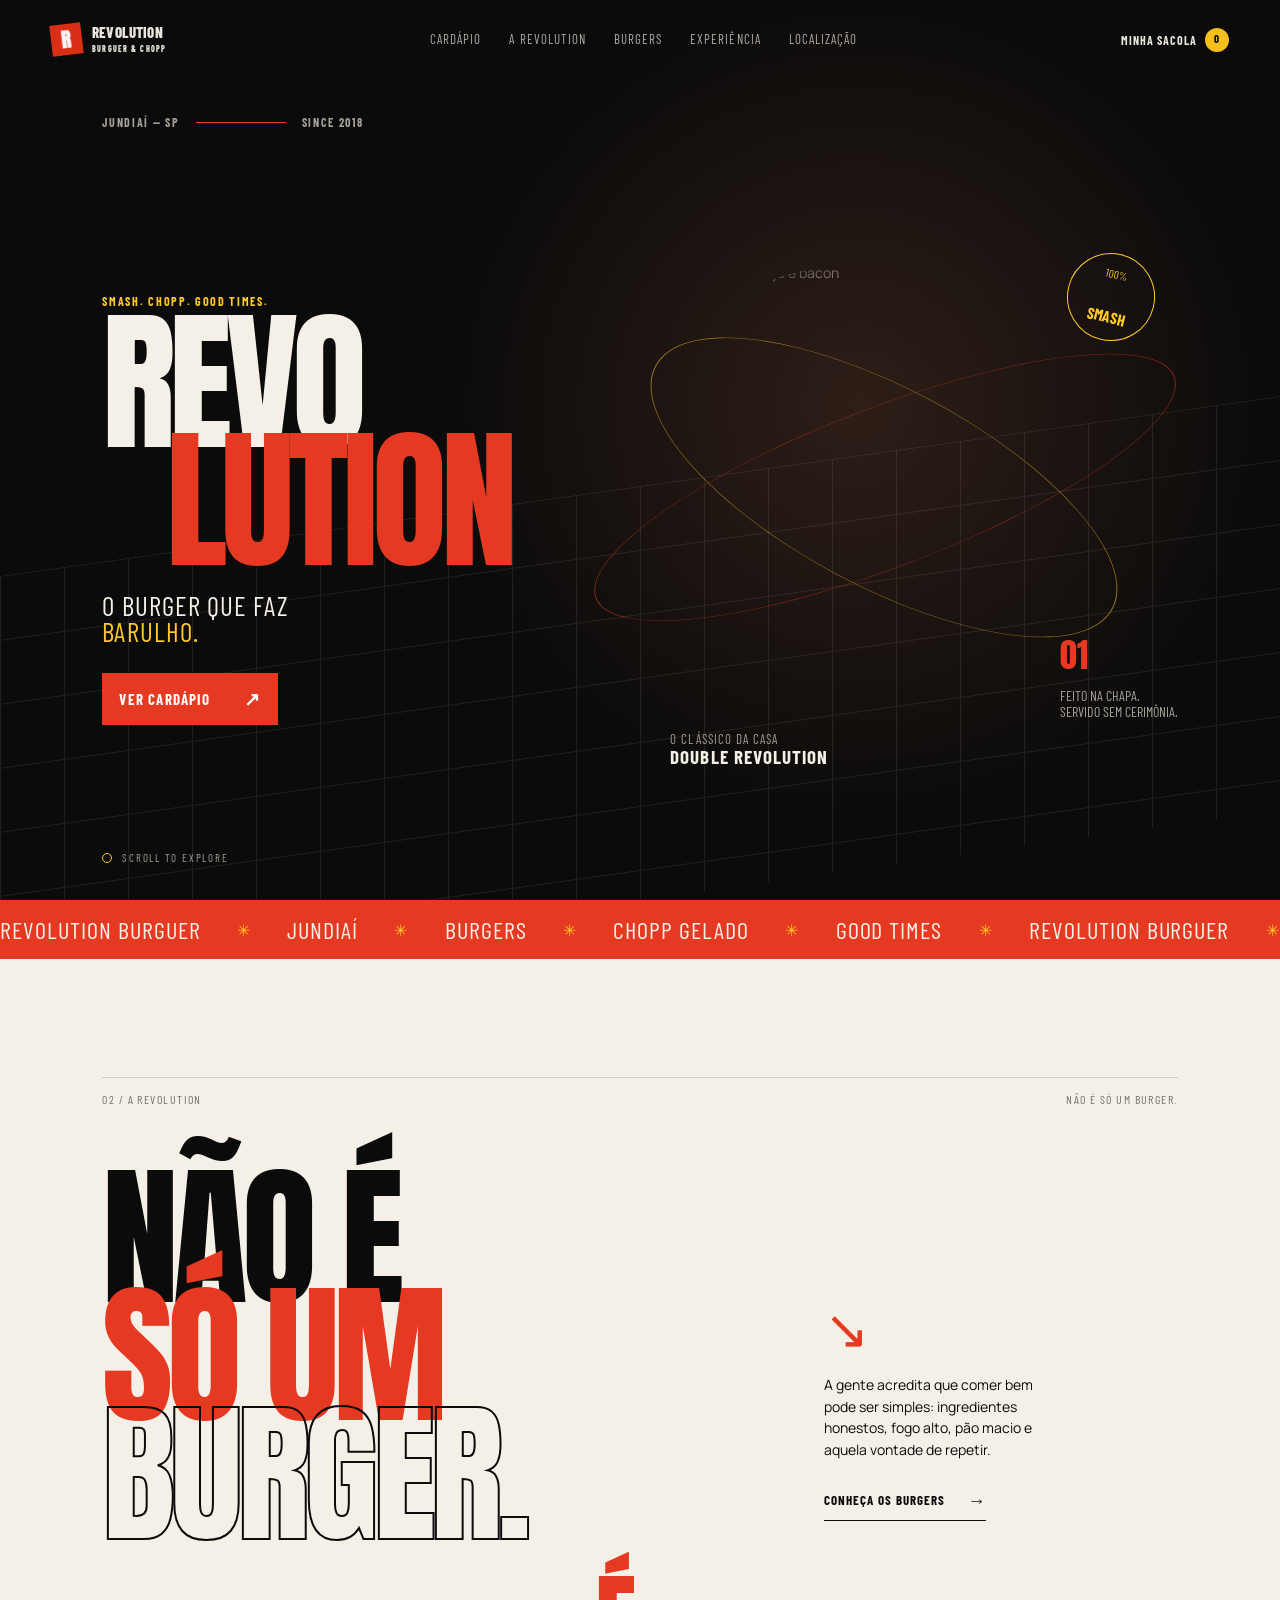
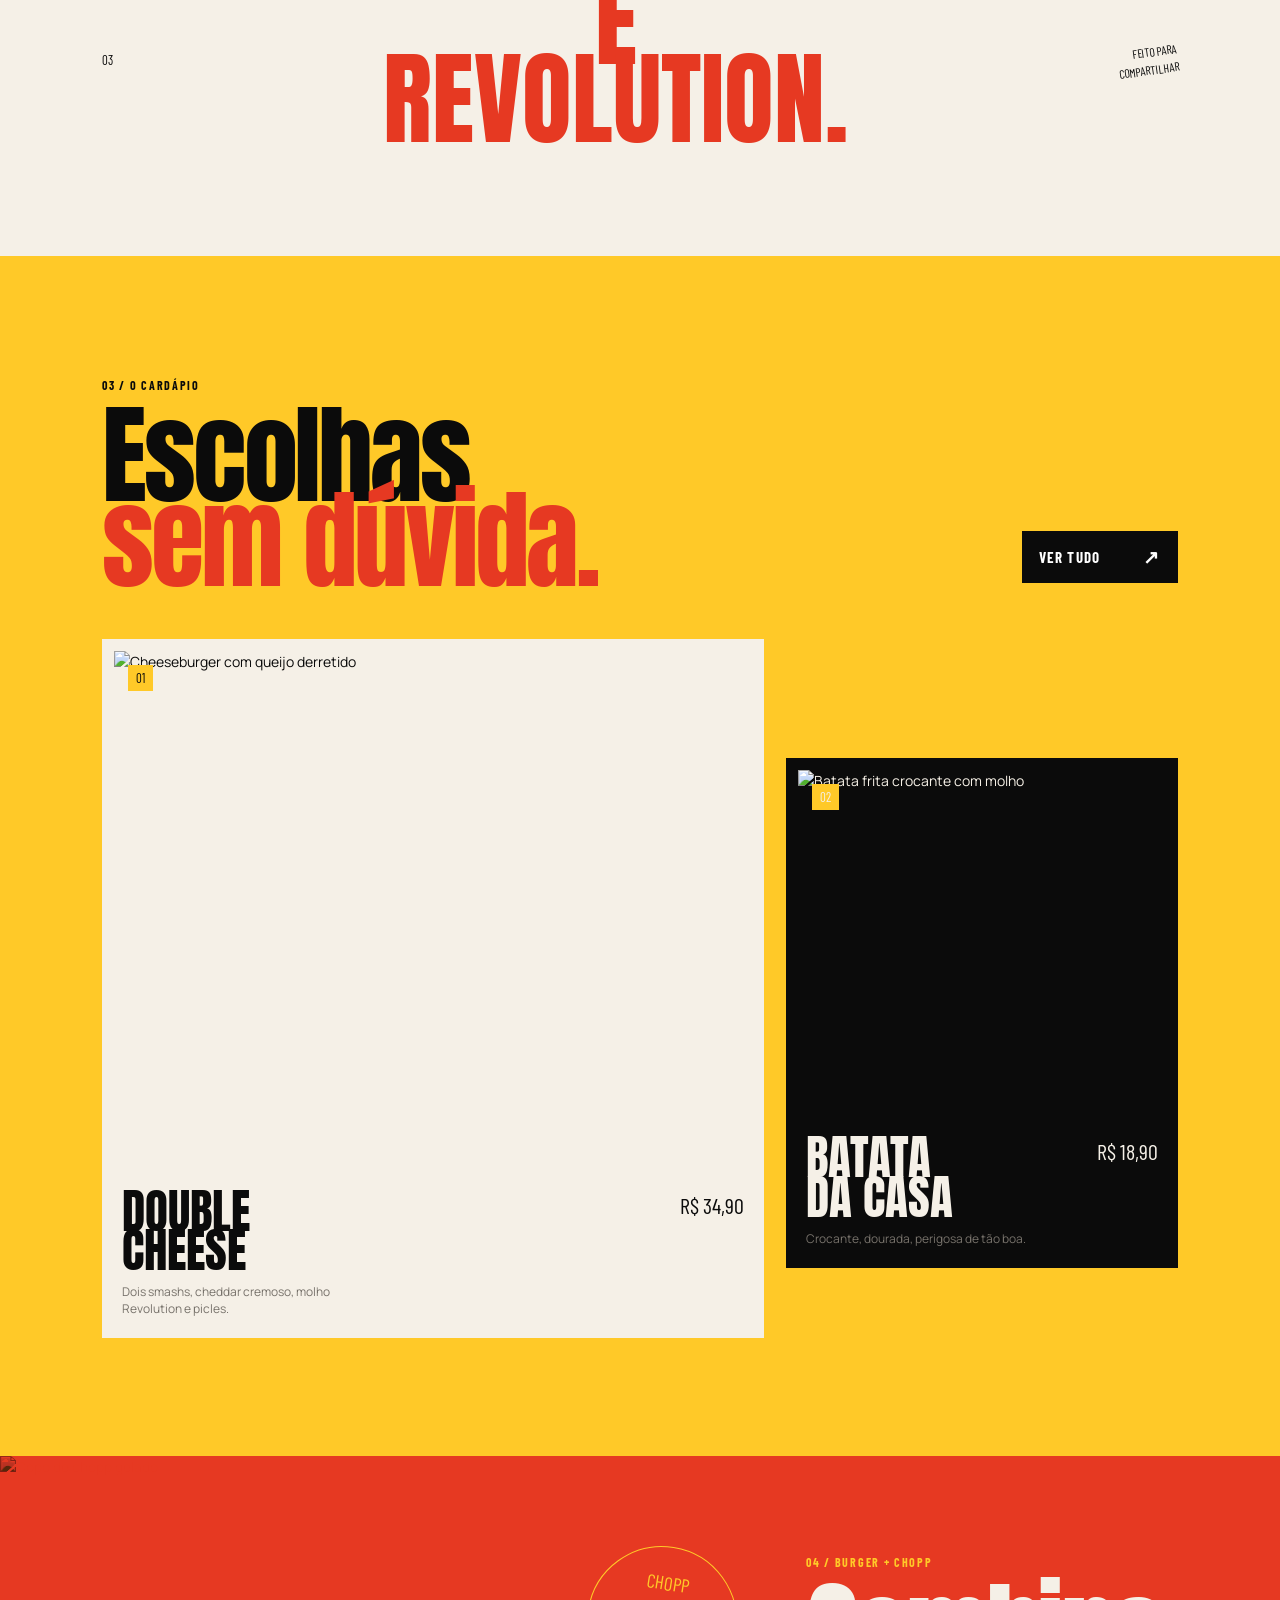
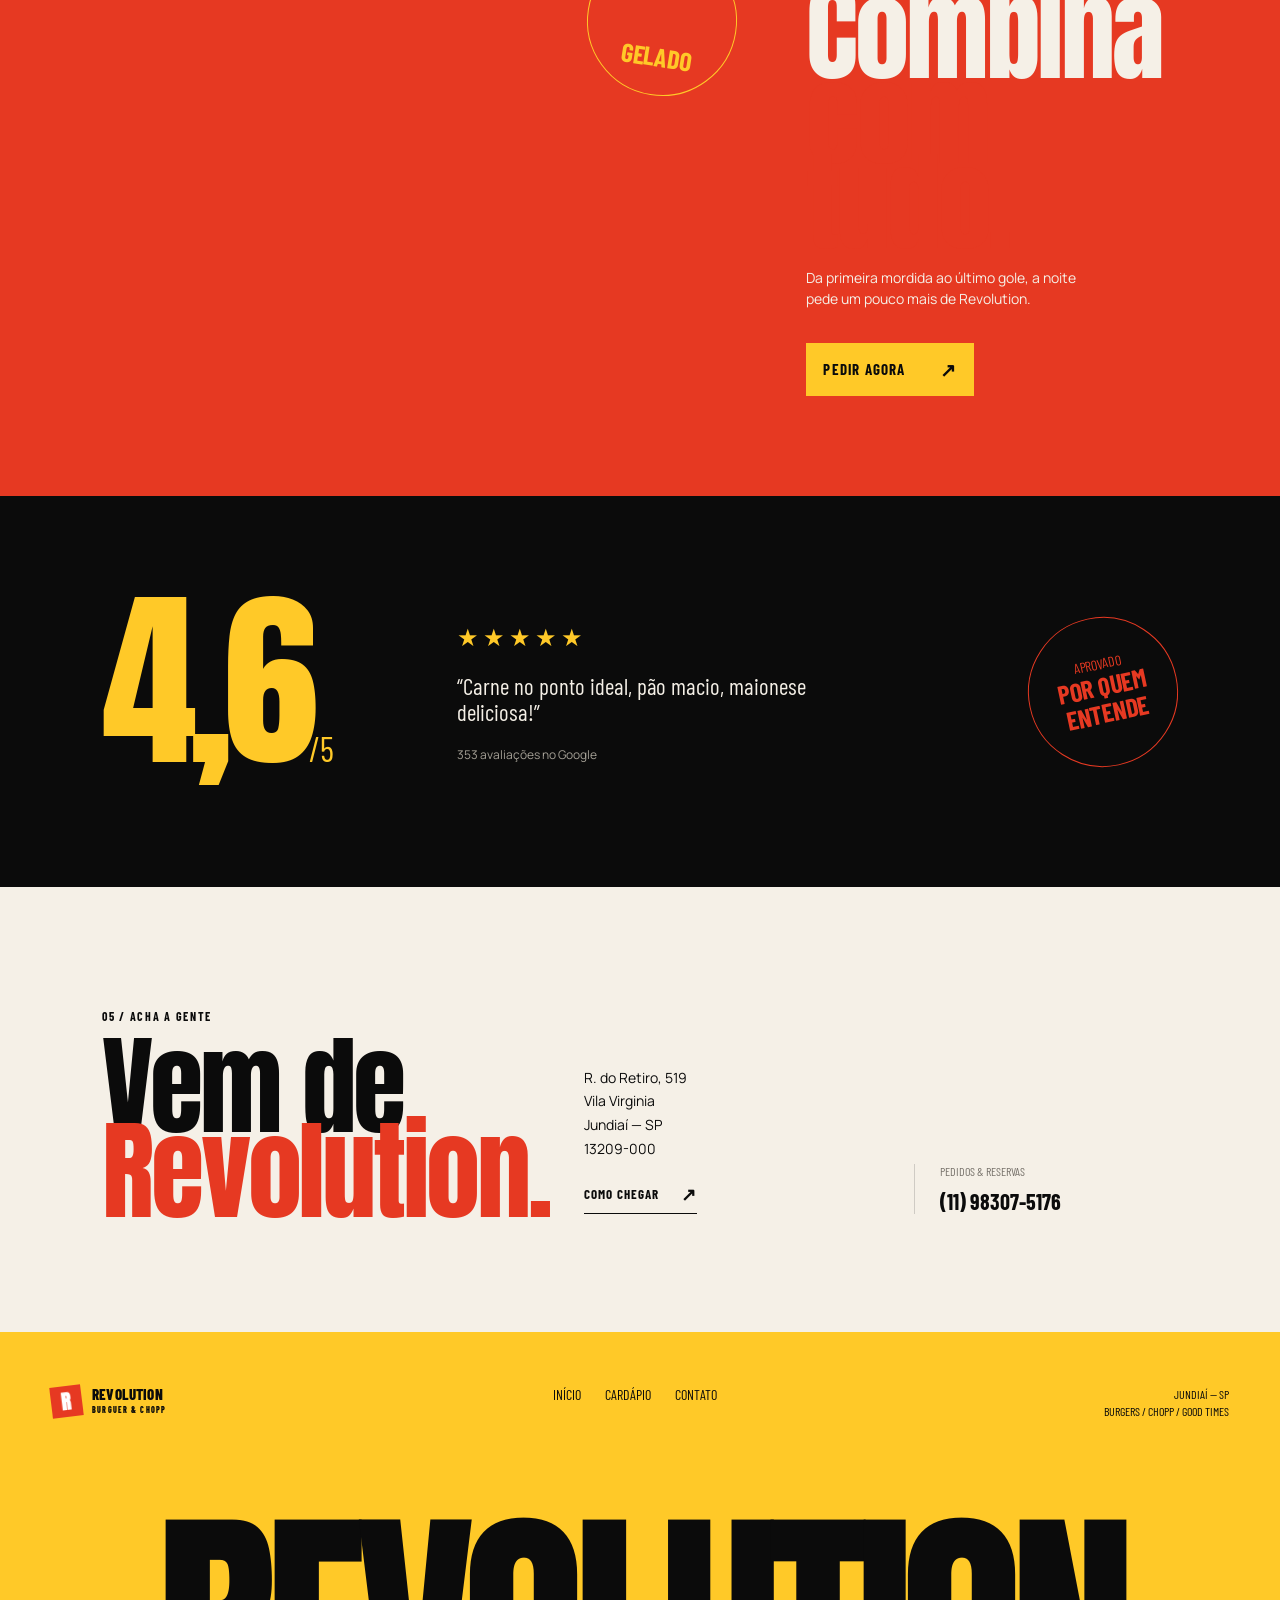
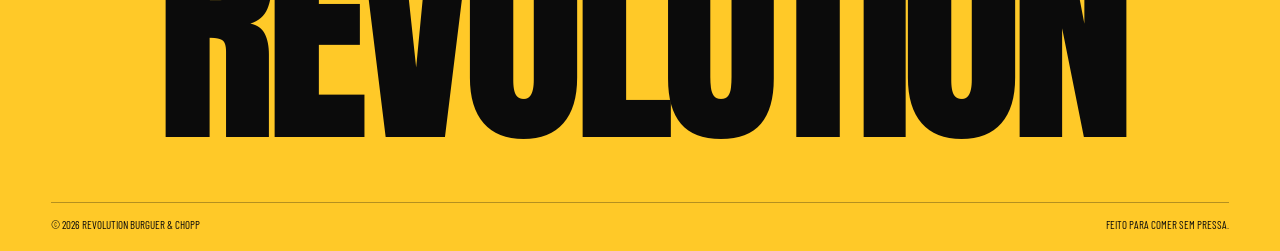
==== index.html @ a56c44a2 "index" ====
<!doctype html>
<html lang="pt-BR">
	<head>
		<meta charset="UTF-8" />
		<meta name="viewport" content="width=device-width, initial-scale=1.0" />
		<meta
			name="description"
			content="Hambúrguer, chopp e uma experiência diferente em Jundiaí. Conheça a Revolution Burguer & Chopp."
		/>
		<title>Revolution Burguer & Chopp | Hamburgueria em Jundiaí</title>
		<link rel="preconnect" href="https://fonts.googleapis.com" />
		<link rel="preconnect" href="https://fonts.gstatic.com" crossorigin />
		<link
			href="https://fonts.googleapis.com/css2?family=Anton&family=Barlow+Condensed:wght@500;600;700;800&family=Manrope:wght@400;500;600;700;800&display=swap"
			rel="stylesheet"
		/>
		<link rel="stylesheet" href="css/style.css" />
	</head>
	<body class="home-page">
		<header class="site-header" data-header>
			<a
				class="brand-lockup"
				href="index.html"
				aria-label="Revolution Burguer, início"
			>
				<span class="brand-mark">R</span>
				<span>REVOLUTION<br /><small>BURGUER & CHOPP</small></span>
			</a>
			<nav class="desktop-nav" aria-label="Navegação principal">
				<a href="cardapio.html">Cardápio</a>
				<a href="#revolution">A Revolution</a>
				<a href="#burgers">Burgers</a>
				<a href="#experiencia">Experiência</a>
				<a href="#localizacao">Localização</a>
			</nav>
			<a class="header-cart" href="cardapio.html" data-cart-link
				>Minha sacola <b data-cart-count>0</b></a
			>
		</header>

		<main>
			<section class="hero" aria-labelledby="hero-title">
				<div class="hero-grid-mark" aria-hidden="true"></div>
				<div class="hero-kicker">
					<span class="eyebrow">Jundiaí — SP</span
					><span class="hero-line"></span
					><span class="eyebrow">Since 2018</span>
				</div>
				<div class="hero-copy">
					<p class="eyebrow hero-overline">Smash. Chopp. Good times.</p>
					<h1 id="hero-title">
						<span>REVO</span><span class="hero-title-accent">LUTION</span>
					</h1>
					<p class="hero-subtitle">O burger que faz<br /><em>barulho.</em></p>
					<a class="button button-red" href="cardapio.html"
						>Ver cardápio <span>↗</span></a
					>
				</div>
				<div class="hero-product">
					<div class="product-stamp">100%<br /><strong>SMASH</strong></div>
					<div class="hero-burger-wrap">
						<div class="burst burst-one"></div>
						<div class="burst burst-two"></div>
						<img
							class="hero-burger"
							src="https://images.unsplash.com/photo-1568901346375-23c9450c58cd?auto=format&fit=crop&w=1200&q=88"
							alt="Hambúrguer artesanal com queijo e bacon"
						/>
					</div>
					<p class="hero-caption">
						O clássico da casa<br /><strong>Double Revolution</strong>
					</p>
				</div>
				<div class="hero-side-note">
					<span>01</span> Feito na chapa.<br />Servido sem cerimônia.
				</div>
				<div class="scroll-cue"><span></span> Scroll to explore</div>
			</section>

			<div class="marquee" aria-label="Revolution Burguer e Chopp">
				<div class="marquee-track">
					<span>REVOLUTION BURGUER</span><i>✳</i><span>JUNDIAÍ</span><i>✳</i
					><span>BURGERS</span><i>✳</i><span>CHOPP GELADO</span><i>✳</i
					><span>GOOD TIMES</span><i>✳</i><span>REVOLUTION BURGUER</span
					><i>✳</i>
				</div>
			</div>

			<section class="manifesto section-pad" id="revolution">
				<div class="section-meta">
					<span>02 / A REVOLUTION</span><span>Não é só um burger.</span>
				</div>
				<div class="manifesto-layout">
					<div class="manifesto-word">
						NÃO É<br /><span>SÓ UM</span><br /><strong>BURGER.</strong>
					</div>
					<div class="manifesto-note">
						<span class="arrow-mark">↘</span>
						<p>
							A gente acredita que comer bem pode ser simples: ingredientes
							honestos, fogo alto, pão macio e aquela vontade de repetir.
						</p>
						<a href="#burgers" class="text-link"
							>Conheça os burgers <span>→</span></a
						>
					</div>
				</div>
				<div class="manifesto-footer">
					<span>03</span><strong>É<br />REVOLUTION.</strong
					><span class="scribble">feito para<br />compartilhar</span>
				</div>
			</section>

			<section class="featured section-pad" id="burgers">
				<div class="section-heading">
					<div>
						<span class="eyebrow">03 / O CARDÁPIO</span>
						<h2>Escolhas<br /><em>sem dúvida.</em></h2>
					</div>
					<a href="cardapio.html" class="button button-dark"
						>Ver tudo <span>↗</span></a
					>
				</div>
				<div class="featured-grid">
					<article class="feature-card feature-card-large">
						<div class="feature-image">
							<img
								src="https://images.unsplash.com/photo-1553979459-d2229ba7433b?auto=format&fit=crop&w=1400&q=88"
								alt="Cheeseburger com queijo derretido"
								loading="lazy"
							/><span class="feature-index">01</span>
						</div>
						<div class="feature-info">
							<div>
								<h3>Double<br />Cheese</h3>
								<p>Dois smashs, cheddar cremoso, molho Revolution e picles.</p>
							</div>
							<strong>R$ 34,90</strong>
						</div>
					</article>
					<article class="feature-card feature-card-dark">
						<div class="feature-image">
							<img
								src="https://images.unsplash.com/photo-1572449043416-55f4685c9bb7?auto=format&fit=crop&w=1000&q=88"
								alt="Batata frita crocante com molho"
								loading="lazy"
							/><span class="feature-index">02</span>
						</div>
						<div class="feature-info">
							<div>
								<h3>Batata<br />da casa</h3>
								<p>Crocante, dourada, perigosa de tão boa.</p>
							</div>
							<strong>R$ 18,90</strong>
						</div>
					</article>
				</div>
			</section>

			<section class="beer-section" id="experiencia">
				<div class="beer-image">
					<img
						src="https://images.unsplash.com/photo-1575367439058-6096bb9cf5e2?auto=format&fit=crop&w=1800&q=88"
						alt="Copo de chopp gelado"
						loading="lazy"
					/><span class="beer-circle">CHOPP<br /><strong>GELADO</strong></span>
				</div>
				<div class="beer-copy">
					<span class="eyebrow">04 / BURGER + CHOPP</span>
					<h2>Combina<br /><em>com tudo.</em></h2>
					<p>
						Da primeira mordida ao último gole, a noite pede um pouco mais de
						Revolution.
					</p>
					<a href="cardapio.html" class="button button-yellow"
						>Pedir agora <span>↗</span></a
					>
				</div>
			</section>

			<section class="social-proof section-pad">
				<div class="rating-big">4,6<span>/5</span></div>
				<div class="rating-copy">
					<div class="stars">★★★★★</div>
					<p>“Carne no ponto ideal, pão macio, maionese deliciosa!”</p>
					<small>353 avaliações no Google</small>
				</div>
				<div class="rating-seal">
					Aprovado<br /><strong>por quem<br />entende</strong>
				</div>
			</section>

			<section class="location section-pad" id="localizacao">
				<div>
					<span class="eyebrow">05 / ACHA A GENTE</span>
					<h2>Vem de<br /><em>Revolution.</em></h2>
				</div>
				<div class="location-details">
					<p>
						R. do Retiro, 519<br />Vila Virginia<br />Jundiaí — SP<br />13209-000
					</p>
					<a
						href="https://www.google.com/maps/search/?api=1&query=R.+do+Retiro,+519,+Jundia%C3%AD+-+SP"
						target="_blank"
						rel="noreferrer"
						class="text-link"
						>Como chegar <span>↗</span></a
					>
				</div>
				<div class="location-phone">
					<span>Pedidos & reservas</span
					><a href="tel:+5511983075176">(11) 98307-5176</a>
				</div>
			</section>
		</main>
		<footer class="site-footer">
			<div class="footer-top">
				<div class="brand-lockup">
					<span class="brand-mark">R</span
					><span>REVOLUTION<br /><small>BURGUER & CHOPP</small></span>
				</div>
				<div class="footer-links">
					<a href="index.html">Início</a><a href="cardapio.html">Cardápio</a
					><a href="#localizacao">Contato</a>
				</div>
				<span class="footer-place"
					>Jundiaí — SP<br />Burgers / Chopp / Good times</span
				>
			</div>
			<div class="footer-big">REVOLUTION</div>
			<div class="footer-bottom">
				<span>© 2026 Revolution Burguer & Chopp</span
				><span>Feito para comer sem pressa.</span>
			</div>
		</footer>
		<script type="module" src="js/main.js"></script>
	</body>
</html>
---- css/style.css ----
:root {
	--ink: #0b0b0b;
	--paper: #f5f0e7;
	--white: #fff;
	--red: #e63922;
	--yellow: #ffc928;
	--muted: #a5a096;
	--line: rgba(11, 11, 11, 0.16);
	--display: 'Anton', 'Arial Narrow', sans-serif;
	--condensed: 'Barlow Condensed', sans-serif;
	--body: 'Manrope', Arial, sans-serif;
	--ease: cubic-bezier(0.2, 0.8, 0.2, 1);
}
* {
	box-sizing: border-box;
}
html {
	scroll-behavior: smooth;
}
body {
	margin: 0;
	background: var(--paper);
	color: var(--ink);
	font-family: var(--body);
	font-size: 14px;
	line-height: 1.5;
}
body:has(.cart-drawer.is-open),
body:has(.product-modal.is-open),
body:has(.checkout-overlay:not([hidden])) {
	overflow: hidden;
}
a {
	color: inherit;
	text-decoration: none;
}
button,
input,
textarea {
	font: inherit;
}
button {
	cursor: pointer;
	border: 0;
}
.eyebrow {
	font-family: var(--condensed);
	font-size: 12px;
	line-height: 1;
	text-transform: uppercase;
	letter-spacing: 0.14em;
	font-weight: 700;
}
.brand-lockup {
	display: flex;
	align-items: center;
	gap: 10px;
	font-family: var(--condensed);
	font-size: 15px;
	font-weight: 800;
	line-height: 0.9;
	letter-spacing: 0.01em;
}
.brand-lockup small {
	font-size: 8px;
	letter-spacing: 0.14em;
}
.brand-mark {
	display: grid;
	place-items: center;
	width: 31px;
	height: 31px;
	background: var(--red);
	color: var(--white);
	font-family: var(--display);
	font-size: 20px;
	transform: rotate(-7deg);
}
.site-header {
	position: fixed;
	z-index: 20;
	top: 0;
	left: 0;
	right: 0;
	display: flex;
	align-items: center;
	justify-content: space-between;
	padding: 24px 4vw;
	color: var(--paper);
	mix-blend-mode: difference;
	transition: 0.35s var(--ease);
}
.site-header.is-scrolled {
	padding-block: 14px;
	background: rgba(11, 11, 11, 0.9);
	mix-blend-mode: normal;
}
.desktop-nav {
	display: flex;
	gap: 28px;
	font-family: var(--condensed);
	font-size: 13px;
	text-transform: uppercase;
	letter-spacing: 0.08em;
}
.desktop-nav a {
	opacity: 0.75;
	transition: 0.25s;
}
.desktop-nav a:hover {
	opacity: 1;
	color: var(--yellow);
}
.header-cart {
	display: flex;
	align-items: center;
	gap: 8px;
	padding: 0;
	background: none;
	color: inherit;
	font-family: var(--condensed);
	font-weight: 700;
	text-transform: uppercase;
	letter-spacing: 0.08em;
	font-size: 12px;
}
.header-cart b {
	display: grid;
	place-items: center;
	min-width: 24px;
	height: 24px;
	padding-inline: 6px;
	background: var(--yellow);
	color: var(--ink);
	border-radius: 50%;
	font-size: 11px;
}
.button {
	display: inline-flex;
	align-items: center;
	justify-content: space-between;
	gap: 34px;
	min-width: 156px;
	padding: 15px 17px;
	color: var(--white);
	font-family: var(--condensed);
	font-size: 15px;
	text-transform: uppercase;
	letter-spacing: 0.08em;
	font-weight: 700;
	transition:
		transform 0.25s var(--ease),
		background 0.25s;
}
.button span {
	font-size: 19px;
	line-height: 1;
}
.button:hover {
	transform: translateY(-3px);
}
.button-red {
	background: var(--red);
}
.button-red:hover {
	background: #ba2817;
}
.button-dark {
	background: var(--ink);
}
.button-yellow {
	background: var(--yellow);
	color: var(--ink);
}
.section-pad {
	padding: 118px 8vw;
}
.hero {
	position: relative;
	min-height: 780px;
	height: 100vh;
	max-height: 940px;
	overflow: hidden;
	background: var(--ink);
	color: var(--paper);
	display: grid;
	grid-template-columns: 1fr 1.2fr;
	align-items: center;
	padding: 100px 8vw 50px;
}
.hero:before {
	content: '';
	position: absolute;
	inset: 0;
	background: radial-gradient(circle at 67% 45%, #322019 0, #0b0b0b 42%);
	opacity: 0.9;
}
.hero-grid-mark {
	position: absolute;
	inset: auto 0 0;
	height: 46%;
	opacity: 0.09;
	background-image:
		linear-gradient(90deg, var(--paper) 1px, transparent 1px),
		linear-gradient(var(--paper) 1px, transparent 1px);
	background-size: 64px 64px;
	transform: skewY(-8deg);
	transform-origin: bottom;
}
.hero-kicker {
	position: absolute;
	top: 116px;
	left: 8vw;
	right: 8vw;
	display: flex;
	gap: 16px;
	align-items: center;
	color: var(--muted);
}
.hero-line {
	width: 90px;
	height: 1px;
	background: var(--red);
}
.hero-copy,
.hero-product,
.hero-side-note,
.scroll-cue {
	position: relative;
	z-index: 1;
}
.hero-copy {
	align-self: center;
	padding-top: 70px;
}
.hero-overline {
	color: var(--yellow);
	margin: 0 0 16px;
}
.hero h1 {
	margin: 0;
	font: normal 12vw/0.77 var(--display);
	letter-spacing: -0.04em;
}
.hero h1 span {
	display: block;
}
.hero-title-accent {
	color: var(--red);
	margin-left: 5vw;
}
.hero-subtitle {
	font-family: var(--condensed);
	font-size: clamp(20px, 2.1vw, 30px);
	line-height: 0.95;
	text-transform: uppercase;
	margin: 34px 0 28px;
	letter-spacing: 0.04em;
}
.hero-subtitle em {
	color: var(--yellow);
	font-style: normal;
}
.hero-product {
	align-self: center;
	justify-self: center;
	width: min(44vw, 640px);
	margin-top: 60px;
}
.hero-burger-wrap {
	position: relative;
	aspect-ratio: 1.15/1;
}
.hero-burger {
	position: absolute;
	inset: 4% -9% -8%;
	width: 118%;
	height: 118%;
	object-fit: cover;
	object-position: center;
	border-radius: 50%;
	mix-blend-mode: screen;
	filter: saturate(1.15) contrast(1.1);
	mask-image: radial-gradient(circle, #000 53%, transparent 71%);
	-webkit-mask-image: radial-gradient(circle, #000 53%, transparent 71%);
}
.burst {
	position: absolute;
	border: 1px solid var(--yellow);
	border-radius: 50%;
	opacity: 0.55;
}
.burst-one {
	inset: 5% 4%;
	transform: rotate(28deg) scaleY(0.45);
}
.burst-two {
	inset: 14% -5%;
	transform: rotate(-21deg) scaleY(0.45);
	border-color: var(--red);
}
.product-stamp {
	position: absolute;
	z-index: 2;
	right: 2%;
	top: 2%;
	display: grid;
	place-items: center;
	width: 88px;
	height: 88px;
	border: 1px solid var(--yellow);
	border-radius: 50%;
	color: var(--yellow);
	font: 11px/0.9 var(--condensed);
	text-align: center;
	transform: rotate(14deg);
}
.product-stamp strong {
	font-size: 16px;
}
.hero-caption {
	font: 13px/1.1 var(--condensed);
	text-transform: uppercase;
	letter-spacing: 0.08em;
	margin: 0 0 0 12%;
	color: var(--muted);
}
.hero-caption strong {
	color: var(--paper);
	font-size: 19px;
}
.hero-side-note {
	position: absolute;
	right: 8vw;
	bottom: 20%;
	color: var(--muted);
	font: 14px/1.15 var(--condensed);
	text-transform: uppercase;
}
.hero-side-note span {
	display: block;
	color: var(--red);
	font: 34px var(--display);
	margin-bottom: 8px;
}
.scroll-cue {
	position: absolute;
	bottom: 36px;
	left: 8vw;
	color: var(--muted);
	font: 11px var(--condensed);
	text-transform: uppercase;
	letter-spacing: 0.16em;
	display: flex;
	align-items: center;
	gap: 10px;
}
.scroll-cue span {
	display: block;
	width: 10px;
	height: 10px;
	border: 1px solid var(--yellow);
	border-radius: 50%;
}
.marquee {
	overflow: hidden;
	background: var(--red);
	color: var(--paper);
	padding: 15px 0;
	white-space: nowrap;
}
.marquee-track {
	display: flex;
	align-items: center;
	justify-content: space-around;
	gap: 36px;
	animation: marquee 26s linear infinite;
	font: 24px var(--condensed);
	text-transform: uppercase;
	letter-spacing: 0.04em;
}
.marquee i {
	font-style: normal;
	color: var(--yellow);
	font-size: 16px;
}
@keyframes marquee {
	to {
		transform: translateX(-33%);
	}
}
.section-meta {
	display: flex;
	justify-content: space-between;
	border-top: 1px solid var(--line);
	padding-top: 14px;
	color: #77726b;
	font: 12px var(--condensed);
	text-transform: uppercase;
	letter-spacing: 0.12em;
}
.manifesto {
	background: var(--paper);
}
.manifesto-layout {
	display: grid;
	grid-template-columns: 1.3fr 0.7fr;
	gap: 5vw;
	align-items: end;
	padding: 72px 0 50px;
}
.manifesto-word {
	font: normal clamp(80px, 12vw, 184px)/0.77 var(--display);
	letter-spacing: -0.04em;
}
.manifesto-word span {
	color: var(--red);
}
.manifesto-word strong {
	font-weight: 400;
	-webkit-text-stroke: 2px var(--ink);
	color: transparent;
}
.manifesto-note {
	max-width: 220px;
	padding-bottom: 12px;
}
.arrow-mark {
	display: block;
	color: var(--red);
	font-size: 54px;
	line-height: 1;
	margin-bottom: 20px;
}
.manifesto-note p {
	font-size: 14px;
	line-height: 1.55;
	margin: 0 0 28px;
}
.text-link {
	display: inline-flex;
	gap: 22px;
	align-items: center;
	border-bottom: 1px solid var(--ink);
	padding-bottom: 8px;
	font: 700 13px var(--condensed);
	text-transform: uppercase;
	letter-spacing: 0.08em;
}
.text-link span {
	font-size: 18px;
}
.manifesto-footer {
	display: flex;
	align-items: center;
	justify-content: space-between;
	color: var(--red);
	font-family: var(--condensed);
	text-transform: uppercase;
}
.manifesto-footer > span:first-child {
	color: var(--ink);
	font-size: 13px;
}
.manifesto-footer strong {
	font: normal clamp(54px, 8vw, 120px)/0.76 var(--display);
	text-align: center;
}
.scribble {
	color: var(--ink);
	font-size: 12px;
	transform: rotate(-8deg);
	text-align: right;
}
.featured {
	background: var(--yellow);
}
.section-heading {
	display: flex;
	justify-content: space-between;
	align-items: end;
	margin-bottom: 56px;
}
.section-heading h2,
.beer-copy h2,
.location h2 {
	font: normal clamp(66px, 8.5vw, 130px)/0.78 var(--display);
	letter-spacing: -0.03em;
	margin: 18px 0 0;
}
.section-heading h2 em,
.beer-copy h2 em,
.location h2 em,
.menu-intro h1 em,
.checkout-card h2 em {
	color: var(--red);
	font-style: normal;
}
.featured-grid {
	display: grid;
	grid-template-columns: 1.35fr 0.8fr;
	gap: 22px;
	align-items: end;
}
.feature-card {
	background: var(--paper);
	padding: 12px;
}
.feature-card-dark {
	background: var(--ink);
	color: var(--paper);
	margin-bottom: 70px;
}
.feature-image {
	position: relative;
	overflow: hidden;
	aspect-ratio: 1.22/1;
}
.feature-card-dark .feature-image {
	aspect-ratio: 1.05/1;
}
.feature-image img {
	width: 100%;
	height: 100%;
	object-fit: cover;
	transition: transform 0.6s var(--ease);
	filter: saturate(1.1);
}
.feature-card:hover img {
	transform: scale(1.05);
}
.feature-index {
	position: absolute;
	top: 14px;
	left: 14px;
	background: var(--yellow);
	padding: 5px 8px;
	font: 13px var(--condensed);
}
.feature-info {
	display: flex;
	justify-content: space-between;
	gap: 20px;
	padding: 18px 8px 8px;
}
.feature-info h3 {
	font: normal 47px/0.85 var(--display);
	margin: 0;
	text-transform: uppercase;
}
.feature-info p {
	max-width: 240px;
	margin: 13px 0 0;
	color: #77726b;
	font-size: 12px;
	line-height: 1.4;
}
.feature-info strong {
	white-space: nowrap;
	font: 22px var(--condensed);
}
.beer-section {
	display: grid;
	grid-template-columns: 1.2fr 0.8fr;
	min-height: 640px;
	background: var(--red);
	color: var(--paper);
}
.beer-image {
	position: relative;
	min-height: 540px;
	overflow: hidden;
}
.beer-image:after {
	content: '';
	position: absolute;
	inset: 0;
	background: linear-gradient(90deg, transparent 65%, var(--red));
}
.beer-image img {
	width: 100%;
	height: 100%;
	object-fit: cover;
	filter: saturate(0.8) contrast(1.1);
	mix-blend-mode: multiply;
}
.beer-circle {
	position: absolute;
	z-index: 1;
	right: 4%;
	top: 14%;
	display: grid;
	place-items: center;
	width: 150px;
	height: 150px;
	border: 1px solid var(--yellow);
	border-radius: 50%;
	color: var(--yellow);
	font: 19px/0.9 var(--condensed);
	text-align: center;
	transform: rotate(9deg);
}
.beer-circle strong {
	font-size: 26px;
}
.beer-copy {
	display: flex;
	flex-direction: column;
	align-items: flex-start;
	justify-content: center;
	padding: 80px 8vw 80px 3vw;
}
.beer-copy .eyebrow {
	color: var(--yellow);
}
.beer-copy h2 {
	margin: 22px 0;
}
.beer-copy p {
	max-width: 270px;
	margin: 0 0 34px;
	font-size: 14px;
}
.social-proof {
	display: grid;
	grid-template-columns: 1fr 1.4fr 0.8fr;
	align-items: center;
	background: var(--ink);
	color: var(--paper);
	gap: 50px;
}
.rating-big {
	font: normal clamp(100px, 15vw, 220px)/0.7 var(--display);
	color: var(--yellow);
	letter-spacing: -0.05em;
}
.rating-big span {
	font: 34px var(--condensed);
	letter-spacing: 0;
}
.stars {
	color: var(--yellow);
	font-size: 24px;
	letter-spacing: 4px;
}
.rating-copy p {
	max-width: 400px;
	font: 23px/1.15 var(--condensed);
	margin: 18px 0;
}
.rating-copy small {
	color: var(--muted);
	font-size: 12px;
}
.rating-seal {
	justify-self: end;
	border: 1px solid var(--red);
	border-radius: 50%;
	width: 150px;
	height: 150px;
	display: grid;
	place-content: center;
	text-align: center;
	color: var(--red);
	font: 14px/1.05 var(--condensed);
	text-transform: uppercase;
	transform: rotate(-12deg);
}
.rating-seal strong {
	font-size: 26px;
}
.location {
	display: grid;
	grid-template-columns: 1.2fr 0.8fr 0.7fr;
	align-items: end;
	gap: 30px;
}
.location h2 {
	margin-bottom: 0;
}
.location-details p {
	line-height: 1.7;
	margin: 0 0 22px;
}
.location-phone {
	border-left: 1px solid var(--line);
	padding-left: 25px;
	display: flex;
	flex-direction: column;
	gap: 10px;
}
.location-phone span {
	font: 12px var(--condensed);
	text-transform: uppercase;
	color: #77726b;
}
.location-phone a {
	font: 22px var(--condensed);
	font-weight: 700;
}
.site-footer {
	background: var(--yellow);
	padding: 54px 4vw 20px;
	overflow: hidden;
}
.footer-top {
	display: flex;
	justify-content: space-between;
	align-items: start;
}
.footer-links {
	display: flex;
	gap: 24px;
	font: 14px var(--condensed);
	text-transform: uppercase;
}
.footer-place {
	font: 12px/1.4 var(--condensed);
	text-transform: uppercase;
	text-align: right;
}
.footer-big {
	font: normal 19.8vw/0.8 var(--display);
	letter-spacing: -0.05em;
	text-align: center;
	margin: 110px 0 70px;
}
.footer-bottom {
	display: flex;
	justify-content: space-between;
	border-top: 1px solid rgba(11, 11, 11, 0.3);
	padding-top: 15px;
	font: 11px var(--condensed);
	text-transform: uppercase;
}
.menu-page {
	background: var(--paper);
}
.menu-page .site-header {
	color: var(--ink);
	mix-blend-mode: normal;
	background: var(--paper);
	border-bottom: 1px solid var(--line);
}
.menu-page .site-header.is-scrolled {
	background: var(--paper);
	color: var(--ink);
}
.menu-header-label {
	font: 12px var(--condensed);
	text-transform: uppercase;
	letter-spacing: 0.12em;
	color: #77726b;
}
.menu-main {
	padding: 140px 8vw 90px;
}
.menu-intro {
	padding: 20px 0 85px;
	border-bottom: 1px solid var(--line);
	display: grid;
	grid-template-columns: 1fr 1fr;
	align-items: end;
}
.menu-intro h1 {
	font: normal clamp(94px, 14vw, 220px)/0.76 var(--display);
	letter-spacing: -0.05em;
	margin: 20px 0 0;
}
.menu-intro-bottom {
	justify-self: end;
	width: 70%;
	display: flex;
	align-items: end;
	justify-content: space-between;
}
.menu-intro-bottom p {
	font-size: 14px;
	line-height: 1.5;
}
.menu-doodle {
	font: normal 24px/0.85 var(--display);
	color: var(--red);
	transform: rotate(10deg);
	text-align: center;
}
.menu-doodle span {
	display: block;
	font: 40px var(--body);
	color: var(--ink);
	margin-top: 10px;
}
.menu-controls {
	display: flex;
	align-items: center;
	justify-content: space-between;
	gap: 30px;
	padding: 27px 0;
	border-bottom: 1px solid var(--line);
}
.category-tabs {
	display: flex;
	gap: 22px;
	overflow: auto;
	scrollbar-width: none;
}
.category-tab {
	white-space: nowrap;
	background: none;
	padding: 0;
	font: 700 14px var(--condensed);
	text-transform: uppercase;
	letter-spacing: 0.08em;
	color: #888;
}
.category-tab.is-active,
.category-tab:hover {
	color: var(--red);
}
.search-field {
	display: flex;
	align-items: center;
	gap: 10px;
	border-bottom: 1px solid var(--ink);
	padding: 7px 0;
	width: 210px;
}
.search-field span {
	font-size: 24px;
	line-height: 0;
}
.search-field input {
	border: 0;
	outline: 0;
	background: transparent;
	width: 100%;
	font-size: 12px;
}
.menu-layout {
	padding-top: 22px;
}
.menu-list-head {
	display: flex;
	justify-content: space-between;
	font: 12px var(--condensed);
	text-transform: uppercase;
	color: #77726b;
	letter-spacing: 0.08em;
}
.menu-list-head b {
	color: var(--red);
	font-size: 17px;
}
.product-grid {
	display: grid;
	grid-template-columns: repeat(3, 1fr);
	gap: 28px 18px;
	padding-top: 25px;
}
.product-card {
	position: relative;
	background: var(--white);
	padding: 10px;
	cursor: pointer;
	transition:
		transform 0.3s var(--ease),
		box-shadow 0.3s;
}
.product-card:hover {
	transform: translateY(-5px);
	box-shadow: 8px 8px 0 var(--yellow);
}
.product-card:nth-child(3n + 2) {
	margin-top: 42px;
}
.product-card:nth-child(4n) {
	background: var(--ink);
	color: var(--paper);
}
.product-card:nth-child(4n) .product-description {
	color: #aaa;
}
.product-card-image {
	position: relative;
	aspect-ratio: 1.15/1;
	overflow: hidden;
	background: #ddd;
}
.product-card-image img {
	width: 100%;
	height: 100%;
	object-fit: cover;
	transition: transform 0.5s var(--ease);
}
.product-card:hover .product-card-image img {
	transform: scale(1.06);
}
.product-tag {
	position: absolute;
	top: 10px;
	left: 10px;
	padding: 5px 8px;
	background: var(--red);
	color: var(--white);
	font: 11px var(--condensed);
	text-transform: uppercase;
}
.product-card-content {
	padding: 17px 7px 6px;
}
.product-card-content h3 {
	font: normal 36px/0.86 var(--display);
	margin: 0;
	text-transform: uppercase;
}
.product-description {
	min-height: 38px;
	color: #77726b;
	font-size: 12px;
	line-height: 1.35;
	margin: 11px 0 17px;
}
.product-card-bottom {
	display: flex;
	align-items: end;
	justify-content: space-between;
}
.product-price {
	font: 22px var(--condensed);
	font-weight: 700;
}
.add-button {
	background: none;
	color: var(--red);
	font: 700 12px var(--condensed);
	text-transform: uppercase;
	letter-spacing: 0.06em;
}
.product-card:nth-child(4n) .add-button {
	color: var(--yellow);
}
.mobile-cart-bar {
	display: none;
}
.modal-backdrop,
.checkout-overlay {
	position: fixed;
	z-index: 30;
	inset: 0;
	background: rgba(11, 11, 11, 0.68);
	backdrop-filter: blur(5px);
}
.product-modal,
.cart-drawer {
	position: fixed;
	z-index: 31;
	top: 0;
	right: 0;
	bottom: 0;
	width: min(510px, 100%);
	background: var(--paper);
	transform: translateX(100%);
	transition: transform 0.45s var(--ease);
	overflow: auto;
}
.product-modal.is-open,
.cart-drawer.is-open {
	transform: translateX(0);
}
.modal-close {
	position: absolute;
	right: 19px;
	top: 15px;
	z-index: 2;
	width: 34px;
	height: 34px;
	background: var(--ink);
	color: var(--paper);
	border-radius: 50%;
	font-size: 23px;
	line-height: 1;
}
.modal-image {
	height: 300px;
	background: var(--ink);
}
.modal-image img {
	width: 100%;
	height: 100%;
	object-fit: cover;
}
.modal-body {
	padding: 30px 34px;
}
.modal-body h2 {
	font: normal 62px/0.82 var(--display);
	margin: 14px 0;
	text-transform: uppercase;
}
.modal-body > p {
	color: #77726b;
	font-size: 13px;
	max-width: 370px;
}
.modal-price {
	font: 24px var(--condensed);
	font-weight: 700;
	margin: 16px 0 27px;
}
.option-list {
	display: grid;
	gap: 10px;
	border-top: 1px solid var(--line);
	padding-top: 18px;
}
.option-label {
	display: flex;
	justify-content: space-between;
	gap: 10px;
	font-size: 13px;
}
.option-label span:last-child {
	font-weight: 700;
}
.option-label input {
	accent-color: var(--red);
}
.note-field {
	display: block;
	font: 700 12px var(--condensed);
	text-transform: uppercase;
	letter-spacing: 0.08em;
	margin-top: 25px;
}
.note-field textarea,
.checkout-fields input,
.checkout-fields textarea {
	display: block;
	width: 100%;
	border: 1px solid var(--line);
	background: rgba(255, 255, 255, 0.55);
	padding: 11px;
	margin-top: 8px;
	resize: vertical;
	outline-color: var(--red);
	font: 12px var(--body);
}
.quantity-row {
	display: flex;
	align-items: center;
	justify-content: space-between;
	margin: 24px 0;
	font: 700 13px var(--condensed);
	text-transform: uppercase;
}
.quantity-control {
	display: flex;
	align-items: center;
	gap: 16px;
}
.quantity-control button {
	width: 28px;
	height: 28px;
	background: var(--ink);
	color: var(--paper);
	border-radius: 50%;
	font-size: 20px;
	line-height: 1;
}
.full-button {
	width: 100%;
	border: 0;
}
.drawer-head {
	display: flex;
	justify-content: space-between;
	padding: 30px 30px 20px;
	border-bottom: 1px solid var(--line);
}
.drawer-head h2 {
	font: normal 56px/0.8 var(--display);
	margin: 16px 0 0;
}
.drawer-head h2 sup {
	font: 20px var(--condensed);
	color: var(--red);
}
.cart-items {
	padding: 0 30px;
}
.empty-cart {
	padding: 70px 0;
	text-align: center;
}
.empty-cart strong {
	display: block;
	font: normal 42px/0.9 var(--display);
	text-transform: uppercase;
}
.empty-cart p {
	color: #77726b;
}
.cart-item {
	display: grid;
	grid-template-columns: 84px 1fr auto;
	gap: 14px;
	padding: 18px 0;
	border-bottom: 1px solid var(--line);
}
.cart-item img {
	width: 84px;
	height: 84px;
	object-fit: cover;
}
.cart-item h3 {
	font: normal 23px/0.85 var(--display);
	margin: 3px 0;
	text-transform: uppercase;
}
.cart-item p {
	color: #77726b;
	font-size: 11px;
	margin: 8px 0;
}
.cart-item-price {
	font: 700 15px var(--condensed);
}
.cart-item-controls {
	display: flex;
	align-items: center;
	gap: 10px;
	margin-top: 9px;
}
.cart-item-controls button {
	background: none;
	font-weight: 700;
	font-size: 16px;
}
.remove-item {
	color: var(--red);
	font: 11px var(--condensed);
	text-transform: uppercase;
}
.cart-footer {
	padding: 22px 30px 30px;
	border-top: 1px solid var(--line);
	background: var(--paper);
}
.cart-total {
	display: flex;
	justify-content: space-between;
	margin-bottom: 18px;
	font: 700 16px var(--condensed);
	text-transform: uppercase;
}
.cart-total strong {
	font-size: 24px;
}
.checkout-overlay {
	z-index: 40;
	display: grid;
	place-items: center;
	padding: 20px;
}
.checkout-card {
	position: relative;
	width: min(560px, 100%);
	max-height: 94vh;
	overflow: auto;
	background: var(--paper);
	padding: 42px;
}
.checkout-card h2 {
	font: normal 76px/0.75 var(--display);
	margin: 18px 0 28px;
}
.checkout-summary {
	border-top: 1px solid var(--line);
	border-bottom: 1px solid var(--line);
	margin-bottom: 22px;
}
.summary-line {
	display: flex;
	justify-content: space-between;
	gap: 20px;
	padding: 10px 0;
	font-size: 12px;
}
.summary-line strong {
	font-family: var(--condensed);
}
.checkout-fields {
	display: grid;
	gap: 14px;
	margin-bottom: 20px;
}
.checkout-fields label {
	font: 700 12px var(--condensed);
	text-transform: uppercase;
	letter-spacing: 0.08em;
}
.checkout-disclaimer {
	display: block;
	color: #77726b;
	font-size: 10px;
	line-height: 1.4;
	margin-top: 14px;
}
.toast {
	position: fixed;
	z-index: 50;
	bottom: 25px;
	left: 50%;
	transform: translate(-50%, 120px);
	background: var(--ink);
	color: var(--paper);
	padding: 13px 18px;
	font: 700 12px var(--condensed);
	text-transform: uppercase;
	transition: transform 0.35s var(--ease);
}
.toast.is-visible {
	transform: translate(-50%, 0);
}
@media (max-width: 800px) {
	.desktop-nav,
	.menu-header-label {
		display: none;
	}
	.site-header {
		padding: 18px 20px;
	}
	.brand-lockup {
		font-size: 13px;
	}
	.brand-mark {
		width: 28px;
		height: 28px;
		font-size: 18px;
	}
	.header-cart {
		font-size: 11px;
	}
	.hero {
		min-height: 750px;
		height: 100svh;
		max-height: none;
		display: block;
		padding: 140px 20px 40px;
	}
	.hero-kicker {
		top: 94px;
		left: 20px;
		right: 20px;
		justify-content: space-between;
	}
	.hero-line {
		width: 35px;
	}
	.hero-copy {
		padding-top: 0;
	}
	.hero h1 {
		font-size: 23vw;
		line-height: 0.78;
	}
	.hero-subtitle {
		font-size: 23px;
		margin: 24px 0 22px;
	}
	.hero-product {
		position: absolute;
		top: 39%;
		right: 0;
		width: 100%;
		margin: 0;
	}
	.hero-burger-wrap {
		width: 112%;
		margin-left: -7%;
	}
	.hero-burger {
		inset: 0 -5% -8%;
		width: 110%;
		height: 110%;
	}
	.product-stamp {
		right: 15%;
		top: 0;
		width: 70px;
		height: 70px;
		font-size: 9px;
	}
	.product-stamp strong {
		font-size: 13px;
	}
	.hero-caption {
		position: absolute;
		right: 20px;
		bottom: -18px;
		font-size: 10px;
	}
	.hero-caption strong {
		font-size: 15px;
	}
	.hero-side-note {
		right: 20px;
		bottom: 95px;
		font-size: 11px;
	}
	.hero-side-note span {
		font-size: 26px;
	}
	.scroll-cue {
		left: 20px;
		bottom: 28px;
		font-size: 10px;
	}
	.section-pad {
		padding: 78px 20px;
	}
	.manifesto-layout {
		display: block;
		padding: 52px 0 34px;
	}
	.manifesto-word {
		font-size: 24vw;
	}
	.manifesto-note {
		margin: 45px 0 0 25%;
		max-width: 230px;
	}
	.manifesto-footer {
		align-items: end;
	}
	.manifesto-footer strong {
		font-size: 19vw;
	}
	.scribble {
		font-size: 10px;
	}
	.section-heading {
		align-items: start;
		display: block;
		margin-bottom: 35px;
	}
	.section-heading .button {
		margin-top: 28px;
	}
	.section-heading h2,
	.beer-copy h2,
	.location h2 {
		font-size: 22vw;
	}
	.featured-grid {
		display: block;
	}
	.feature-card-dark {
		margin: 18px 0 0 18%;
	}
	.feature-info h3 {
		font-size: 39px;
	}
	.beer-section {
		display: block;
		min-height: 0;
	}
	.beer-image {
		min-height: 400px;
	}
	.beer-image:after {
		background: linear-gradient(0deg, var(--red), transparent 65%);
	}
	.beer-circle {
		width: 110px;
		height: 110px;
		font-size: 15px;
	}
	.beer-circle strong {
		font-size: 20px;
	}
	.beer-copy {
		padding: 40px 20px 70px;
	}
	.social-proof {
		display: block;
	}
	.rating-big {
		font-size: 34vw;
	}
	.rating-copy p {
		font-size: 21px;
	}
	.rating-seal {
		margin: 34px 0 0 auto;
	}
	.location {
		display: block;
	}
	.location-details {
		margin: 42px 0;
	}
	.location-phone {
		padding: 20px 0 0;
		border-left: 0;
		border-top: 1px solid var(--line);
	}
	.footer-top {
		display: grid;
		grid-template-columns: 1fr 1fr;
		gap: 35px;
	}
	.footer-place {
		grid-column: 2;
		text-align: left;
	}
	.footer-big {
		font-size: 20vw;
		margin: 90px -4vw 65px;
	}
	.footer-bottom {
		gap: 20px;
		line-height: 1.3;
	}
	.menu-main {
		padding: 110px 20px 100px;
	}
	.menu-intro {
		display: block;
		padding: 20px 0 53px;
	}
	.menu-intro h1 {
		font-size: 25vw;
	}
	.menu-intro-bottom {
		width: 100%;
		margin-top: 38px;
	}
	.menu-controls {
		display: block;
		padding: 20px 0;
	}
	.category-tabs {
		margin-bottom: 21px;
		gap: 19px;
	}
	.search-field {
		width: 100%;
	}
	.menu-list-head {
		font-size: 10px;
	}
	.product-grid {
		grid-template-columns: 1fr 1fr;
		gap: 14px 10px;
	}
	.product-card {
		padding: 7px;
	}
	.product-card:nth-child(3n + 2) {
		margin-top: 0;
	}
	.product-card:nth-child(4n) {
		background: var(--ink);
	}
	.product-card-content {
		padding: 13px 4px 4px;
	}
	.product-card-content h3 {
		font-size: 28px;
	}
	.product-description {
		font-size: 10px;
		min-height: 47px;
	}
	.product-price {
		font-size: 17px;
	}
	.add-button {
		font-size: 10px;
	}
	.mobile-cart-bar {
		position: fixed;
		z-index: 15;
		display: flex;
		bottom: 0;
		left: 0;
		right: 0;
		background: var(--yellow);
		padding: 14px 20px;
		justify-content: space-between;
		align-items: center;
		font: 700 12px var(--condensed);
		text-transform: uppercase;
	}
	.mobile-cart-bar strong {
		font-size: 16px;
	}
	.mobile-cart-action {
		color: var(--red);
	}
	.modal-image {
		height: 230px;
	}
	.modal-body {
		padding: 25px 22px;
	}
	.modal-body h2 {
		font-size: 51px;
	}
	.cart-drawer {
		width: 100%;
	}
	.drawer-head,
	.cart-items,
	.cart-footer {
		padding-left: 20px;
		padding-right: 20px;
	}
	.checkout-card {
		padding: 32px 22px;
	}
	.checkout-card h2 {
		font-size: 64px;
	}
}
@media (prefers-reduced-motion: reduce) {
	*,
	*:before,
	*:after {
		scroll-behavior: auto !important;
		animation-duration: 0.01ms !important;
		transition-duration: 0.01ms !important;
	}
}
.menu-page-nav {
	display: flex;
	gap: 24px;
	font: 700 12px var(--condensed);
	text-transform: uppercase;
	letter-spacing: 0.1em;
}
.menu-page-nav a {
	color: #77726b;
}
.menu-page-nav a:hover,
.menu-page-nav .is-current {
	color: var(--red);
}
@media (max-width: 800px) {
	.menu-page-nav {
		display: none;
	}
}

.checkout-overlay[hidden],
.modal-backdrop[hidden] {
	display: none;
}
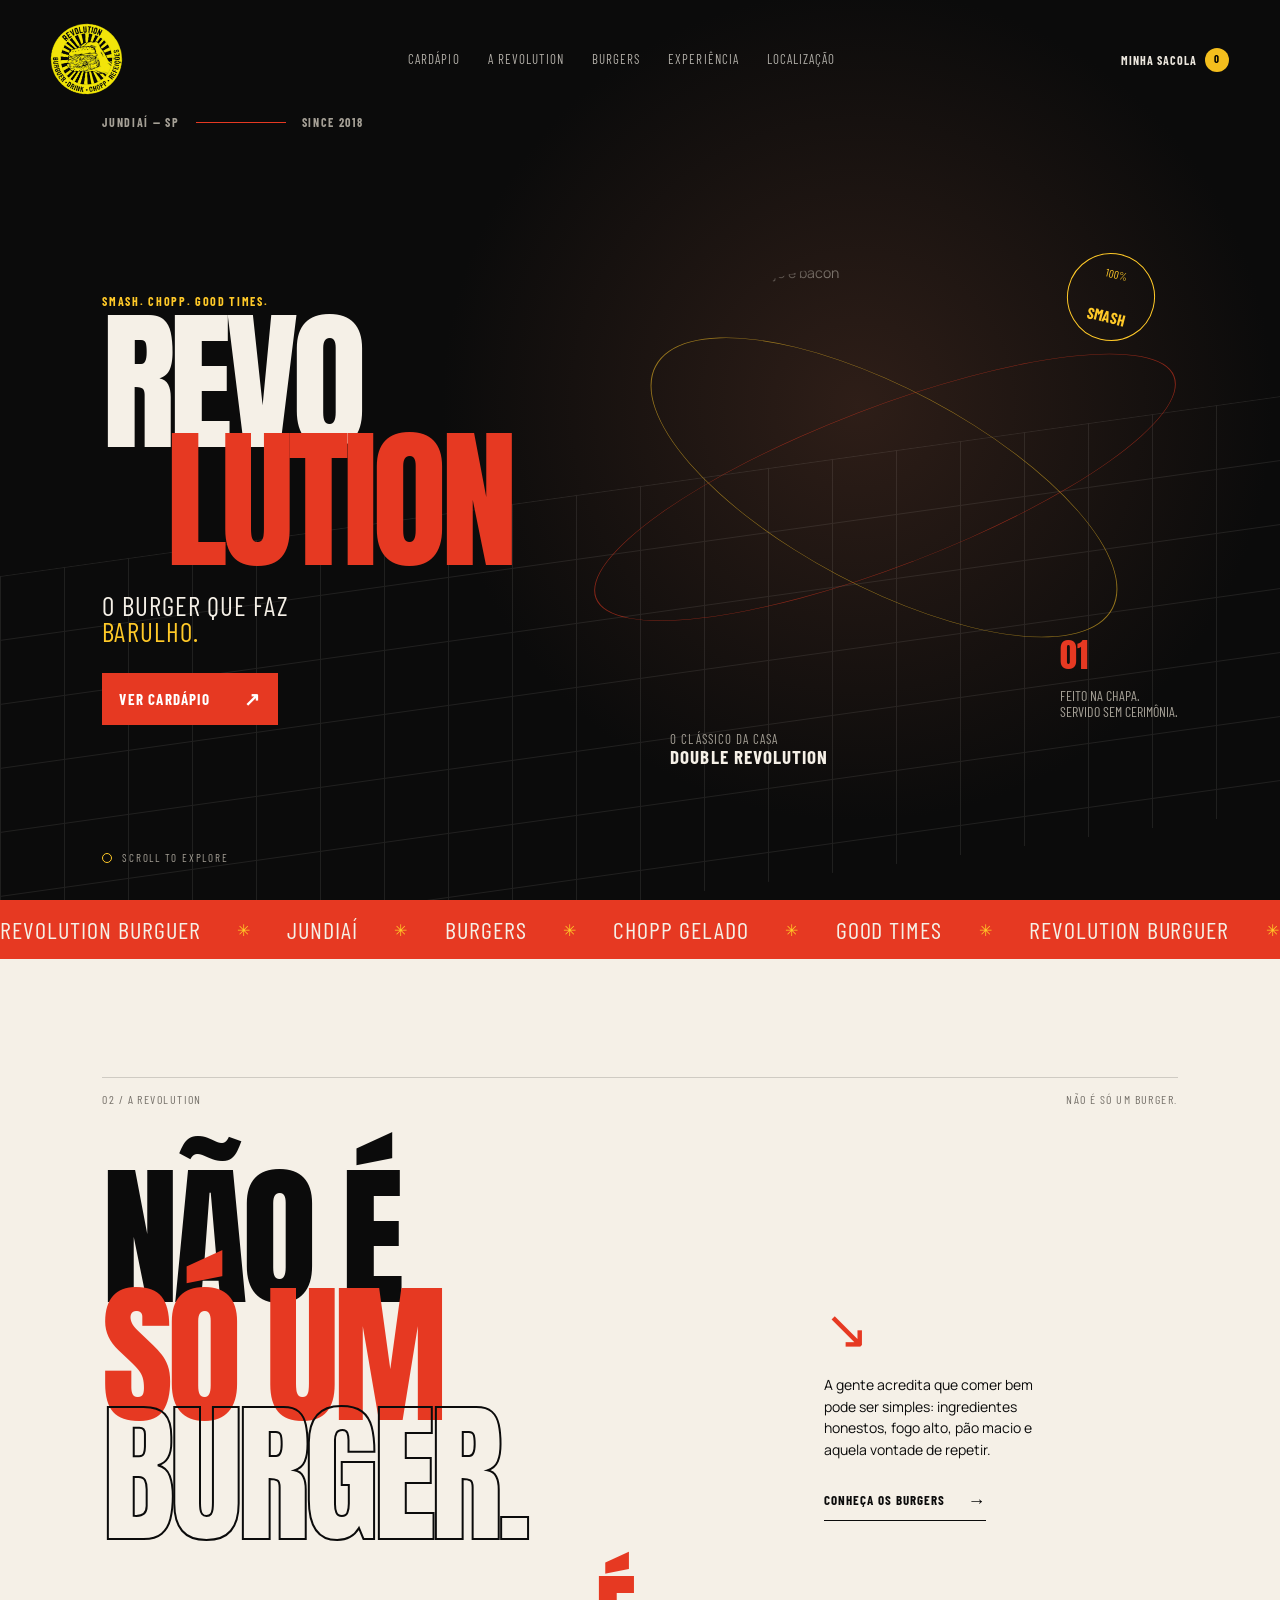
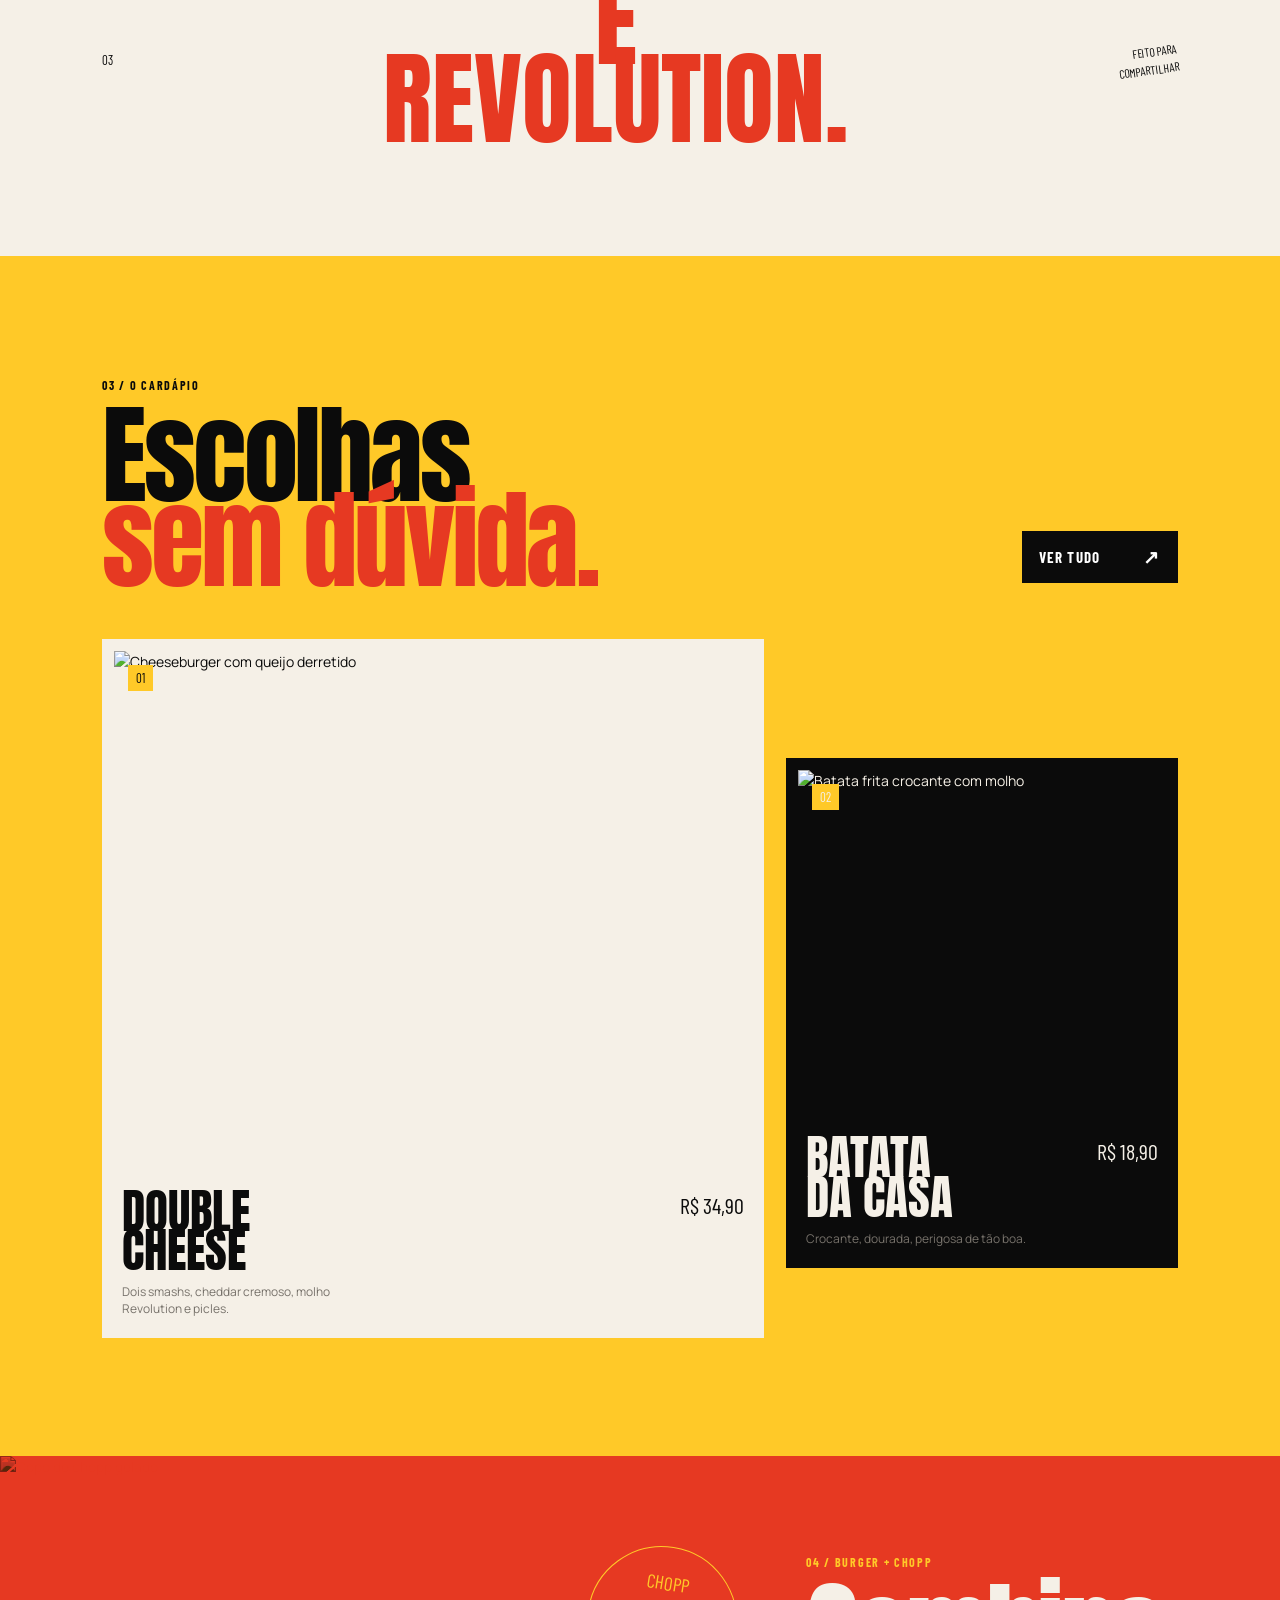
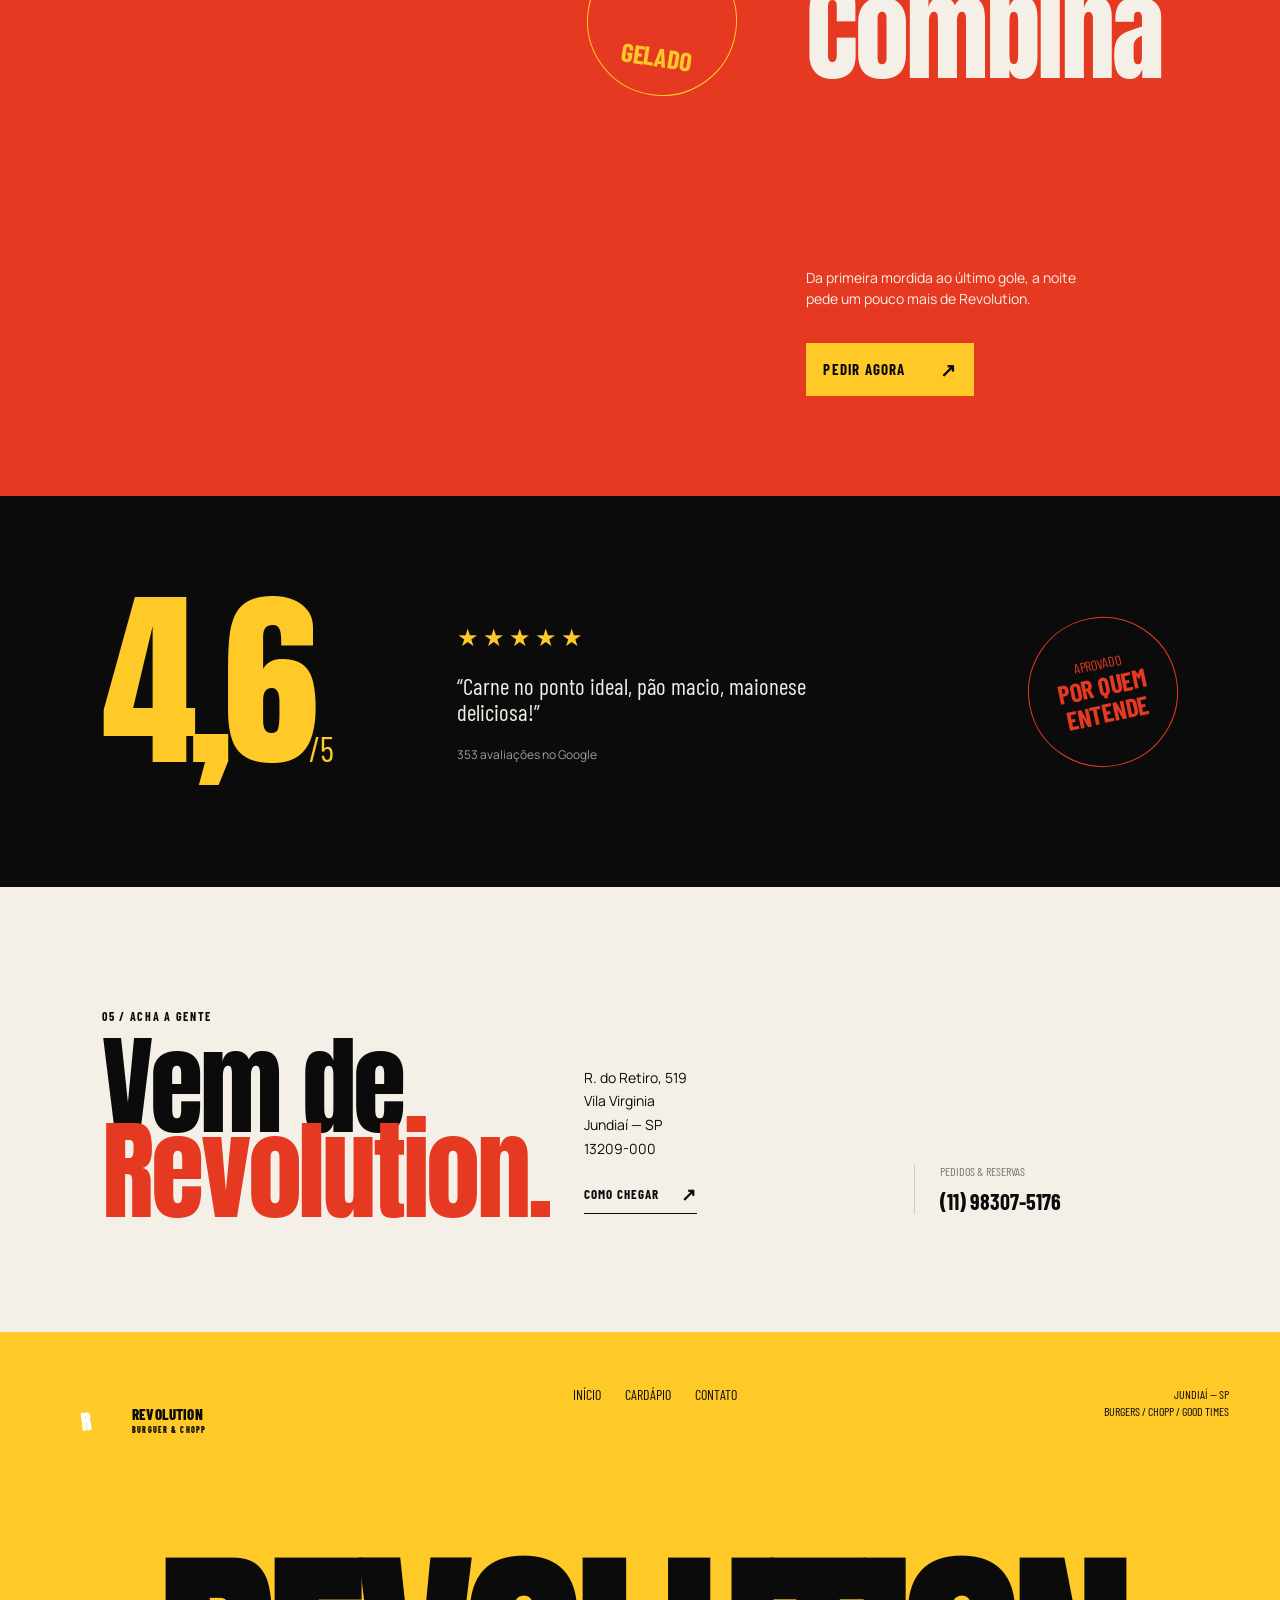
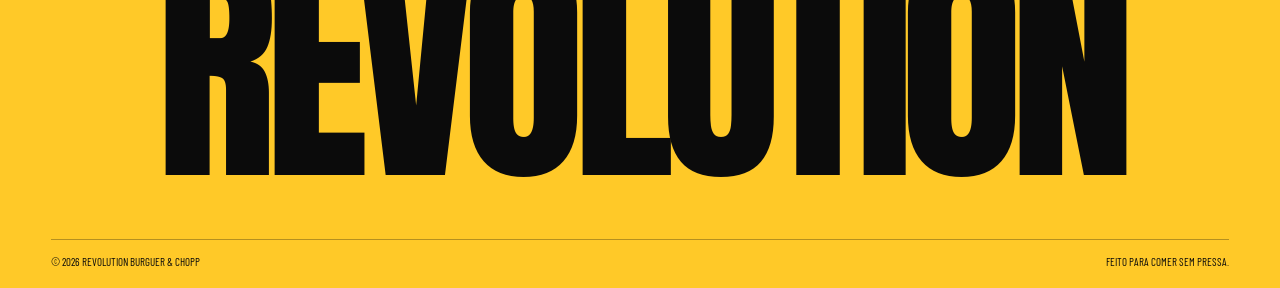
==== commit 36b61019: "Replace text logo with image logo in header for cardapio.html and index.html; update brand-mark styl" ====
--- a/index.html
+++ b/index.html
@@ -23,8 +23,7 @@
 				href="index.html"
 				aria-label="Revolution Burguer, início"
 			>
-				<span class="brand-mark">R</span>
-				<span>REVOLUTION<br /><small>BURGUER & CHOPP</small></span>
+				<img src="img/Logo.png" alt="" class="brand-mark">
 			</a>
 			<nav class="desktop-nav" aria-label="Navegação principal">
 				<a href="cardapio.html">Cardápio</a>
--- a/css/style.css
+++ b/css/style.css
@@ -68,9 +68,8 @@
 .brand-mark {
 	display: grid;
 	place-items: center;
-	width: 31px;
-	height: 31px;
-	background: var(--red);
+	width: 71px;
+	height: 71px;
 	color: var(--white);
 	font-family: var(--display);
 	font-size: 20px;
